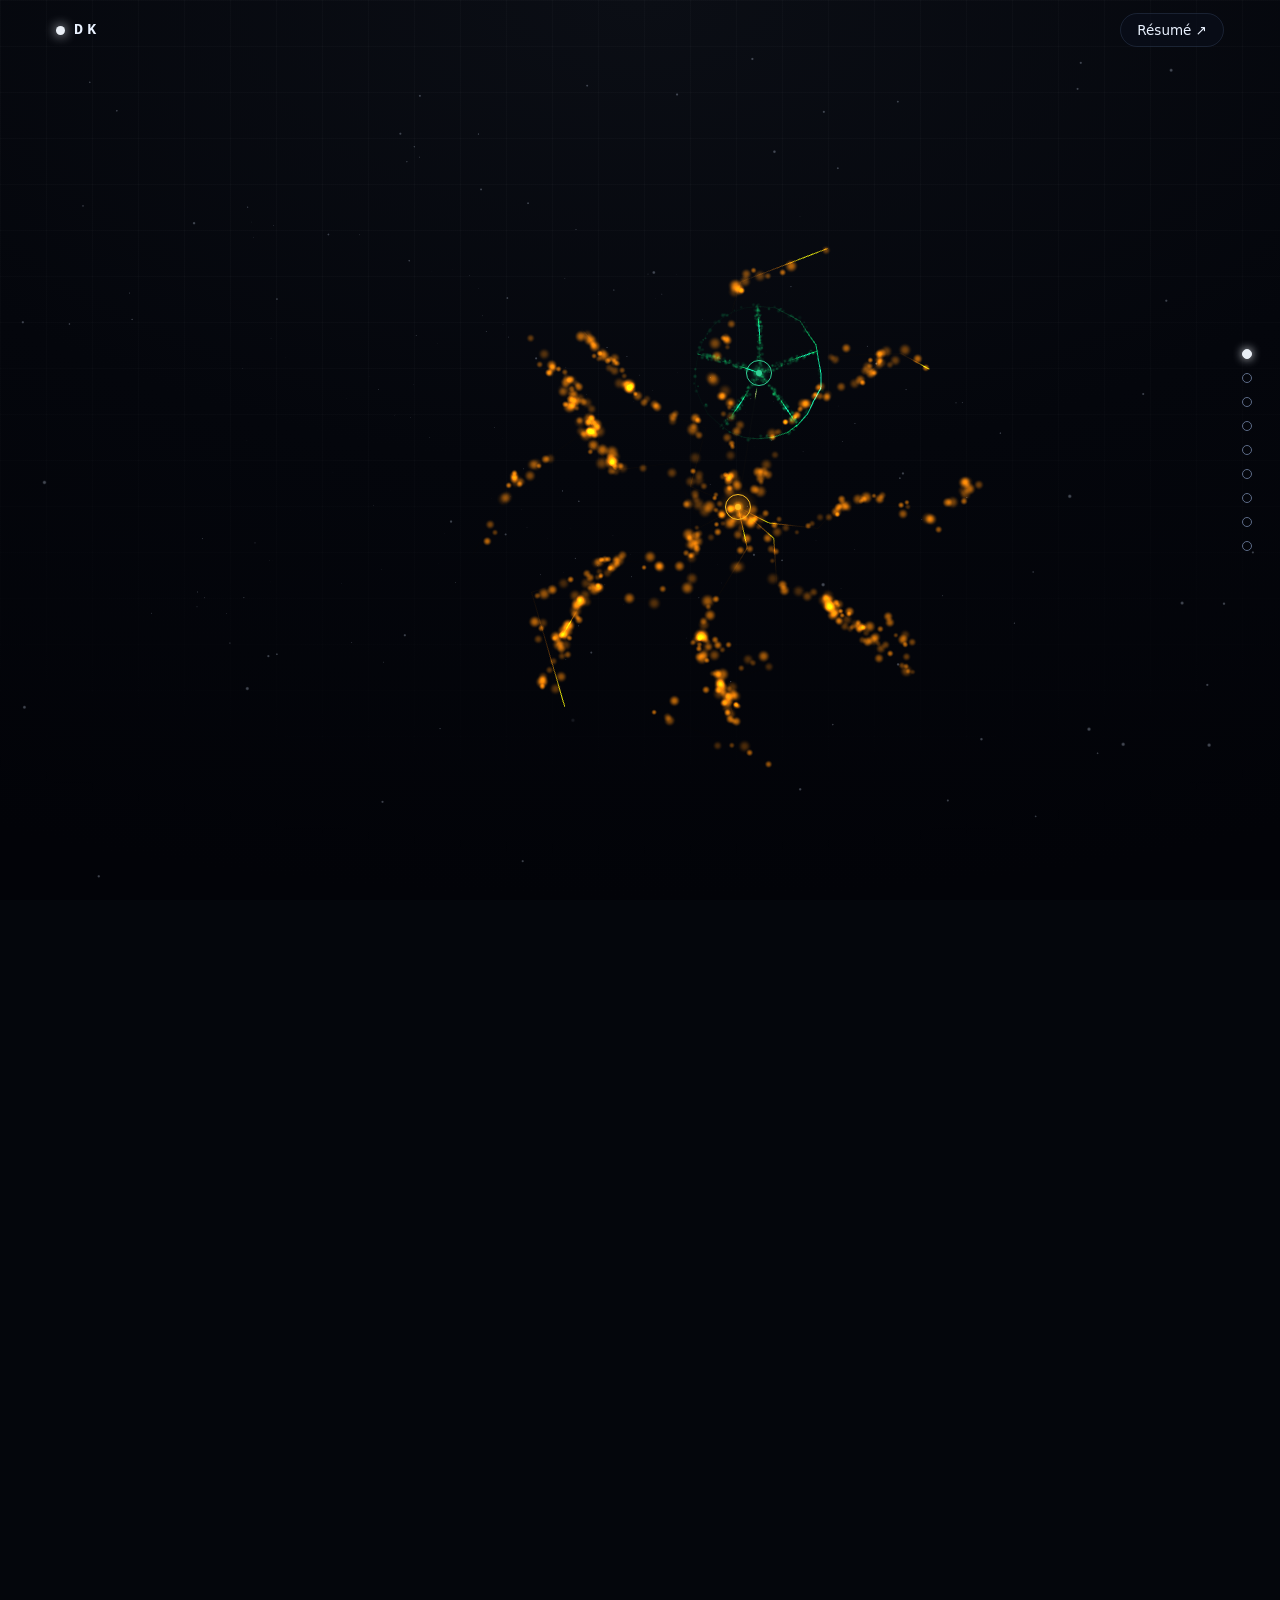
==== index.html @ fe9d3049 "Initial commit: Dan Kim portfolio (3D DNA-helix journey) Static site — Three.js WebGL experience, si" ====
<!DOCTYPE html>
<html lang="en">
<head>
  <meta charset="UTF-8" />
  <meta name="viewport" content="width=device-width, initial-scale=1.0, viewport-fit=cover" />
  <meta name="theme-color" content="#04060c" />
  <title>Dan Kim — AI / ML · Neural & Biosignal Data</title>
  <meta name="description" content="Dan Kim — Georgia Tech MS Robotics (AI). A journey through six neurons: EEG decoding, LLM agents, vision, biomarkers, robotics, HCI. Connect them all and they become me." />
  <meta property="og:title" content="Dan Kim — a neural network of projects" />
  <meta property="og:description" content="Scroll through six neurons. Watch them converge into a person." />
  <meta property="og:type" content="website" />

  <link rel="preload" href="assets/dan.png" as="image" />
  <link rel="stylesheet" href="css/style.css" />
  <script type="importmap">
  { "imports": { "three": "./vendor/three.module.js" } }
  </script>
</head>
<body>

  <!-- The world -->
  <canvas id="scene" aria-hidden="true"></canvas>

  <!-- Scroll track: its height IS the length of the journey -->
  <div id="track" aria-hidden="true"></div>

  <!-- Loader -->
  <div id="loader" role="status" aria-live="polite">
    <div class="loader-trace" aria-hidden="true">
      <svg viewBox="0 0 240 40" preserveAspectRatio="none">
        <polyline points="0,20 30,20 40,20 46,8 52,32 58,14 64,26 70,20 110,20 118,20 124,6 130,34 136,20 240,20" />
      </svg>
    </div>
    <p class="loader-label">calibrating&nbsp;signal…</p>
  </div>

  <!-- ============ fixed UI overlays ============ -->

  <header class="nav" id="nav">
    <a class="nav-mark" href="#" id="home-link" aria-label="Restart journey">
      <span class="mark-dot"></span>DK
    </a>
    <div class="nav-right">
      <a href="assets/Dan_Kim_Resume.pdf" target="_blank" rel="noopener" class="nav-cta">Résumé ↗</a>
    </div>
  </header>

  <!-- Chapter rail (right side) -->
  <nav class="rail" id="rail" aria-label="Chapters"></nav>

  <!-- Intro overlay -->
  <div class="ov ov-intro on" id="ov-intro">
    <p class="eyebrow"><span class="pulse-dot"></span>AI · ML · NEURAL &amp; BIOSIGNAL DATA</p>
    <h1>Dan Kim</h1>
    <p class="intro-line">Every project I've built, coiled into one strand.<br /><strong>Scroll through, and it becomes me.</strong></p>
    <div class="scroll-cue" aria-hidden="true"><span></span><em>scroll</em></div>
  </div>

  <!-- Project card overlay (content swapped per chapter) -->
  <aside class="ov ov-card" id="ov-card" aria-live="polite">
    <p class="card-node"><b id="card-dot"></b><span id="card-num">01</span> / 06 <em id="card-motif"></em></p>
    <p class="card-kicker" id="card-kicker"></p>
    <h2 id="card-title"></h2>
    <p class="card-blurb" id="card-blurb"></p>
    <div class="card-tags" id="card-tags"></div>
    <div class="card-foot">
      <span id="card-period"></span>
      <a id="card-link" href="#" target="_blank" rel="noopener">Open project ↗</a>
    </div>
  </aside>

  <!-- Convergence overlay (face) -->
  <div class="ov ov-converge" id="ov-converge">
    <h2>Everything I've built —<br /><span>and everything it built in me.</span></h2>
  </div>

  <!-- Contact overlay -->
  <div class="ov ov-contact" id="ov-contact">
    <p class="section-index">SIGNAL OUT</p>
    <h2>Dan Kim</h2>
    <p class="contact-lede">
      MS Robotics (AI) @ Georgia Tech · Atlanta.<br />
      Looking for <strong>AI / ML / data roles</strong> — especially biosignals,
      time-series, and agents.
    </p>
    <div class="contact-links" id="contact-links"></div>
    <p class="colophon">Hand-built with Three.js — the face is <span id="pt-count">—</span> living points.</p>
  </div>

  <!-- Hub hotspots (clickable neuron markers) -->
  <div id="hotspots" aria-hidden="false"></div>

  <!-- Static fallback (no WebGL / no JS) -->
  <section id="fallback" hidden>
    <h1>Dan Kim — AI / ML · Neural &amp; Biosignal Data</h1>
    <p>Georgia Tech MS Robotics (AI). EEG decoding, LLM agents, computer vision, interpretable biomarkers, robotics, HCI.</p>
    <ul id="fallback-list"></ul>
    <p><a href="assets/Dan_Kim_Resume.pdf">Résumé (PDF)</a> · <a href="https://www.linkedin.com/in/dongyeunkim/">LinkedIn</a> · <a href="https://github.com/ggasa/">GitHub</a></p>
  </section>

  <script type="module" src="js/main.js?v=12"></script>
</body>
</html>
---- css/style.css ----
/* =========================================================================
   Dan Kim — portfolio v2: the 3D scene IS the site.
   Everything here is a thin overlay on the WebGL journey.
   ========================================================================= */

:root {
  --bg:        #04060c;
  --ink:       #eaf2ff;
  --ink-soft:  #9fb0cc;
  --ink-dim:   #5d6c88;
  --line:      #1b2437;
  --signal:    #e9eef5;
  --glass:     rgba(10, 15, 28, 0.62);
  --glass-brd: rgba(120, 150, 200, 0.16);
  --pad: clamp(20px, 4.5vw, 56px);
  --font: "Inter", system-ui, -apple-system, "Segoe UI", Roboto, sans-serif;
  --mono: ui-monospace, "SF Mono", "Cascadia Code", "JetBrains Mono", Menlo, Consolas, monospace;
  --ease: cubic-bezier(0.22, 1, 0.36, 1);
}

* { box-sizing: border-box; margin: 0; padding: 0; }
html { -webkit-text-size-adjust: 100%; }
body {
  font-family: var(--font);
  color: var(--ink);
  background: var(--bg);
  line-height: 1.55;
  overflow-x: hidden;
  -webkit-font-smoothing: antialiased;
}
::selection { background: var(--signal); color: #0b0e14; }
a { color: inherit; text-decoration: none; }

/* ---- the world ---- */
#scene {
  position: fixed; inset: 0;
  width: 100vw; height: 100dvh;
  display: block; z-index: 0;
  background: radial-gradient(130% 100% at 50% 0%, #0b0e15 0%, var(--bg) 52%, #020308 100%);
}
/* scroll track: sized by JS to N chapters */
#track { height: 900vh; }

/* faint scanline grid for the monitor feel */
body::before {
  content: ""; position: fixed; inset: 0; z-index: 1; pointer-events: none;
  background-image:
    linear-gradient(rgba(233,238,245,0.022) 1px, transparent 1px),
    linear-gradient(90deg, rgba(233,238,245,0.022) 1px, transparent 1px);
  background-size: 46px 46px;
  mask-image: radial-gradient(120% 100% at 50% 0%, #000 40%, transparent 100%);
  -webkit-mask-image: radial-gradient(120% 100% at 50% 0%, #000 40%, transparent 100%);
}

/* ---- loader ---- */
#loader {
  position: fixed; inset: 0; z-index: 60;
  display: grid; place-content: center; gap: 14px;
  background: var(--bg);
  transition: opacity 0.7s var(--ease), visibility 0.7s;
}
#loader.hidden { opacity: 0; visibility: hidden; }
.loader-trace { width: min(240px, 60vw); }
.loader-trace svg { width: 100%; height: 40px; overflow: visible; }
.loader-trace polyline {
  fill: none; stroke: var(--signal); stroke-width: 2;
  stroke-linecap: round; stroke-linejoin: round;
  stroke-dasharray: 600; stroke-dashoffset: 600;
  animation: trace 1.4s var(--ease) infinite;
  filter: drop-shadow(0 0 6px rgba(233,238,245,0.55));
}
@keyframes trace { to { stroke-dashoffset: -600; } }
.loader-label {
  font-family: var(--mono); font-size: 12px; letter-spacing: 0.18em;
  color: var(--ink-dim); text-align: center; text-transform: uppercase;
}

/* ---- nav ---- */
.nav {
  position: fixed; top: 0; left: 0; right: 0; z-index: 20;
  display: flex; justify-content: space-between; align-items: center;
  padding: 18px var(--pad);
  pointer-events: none;
}
.nav a { pointer-events: auto; }
.nav-mark {
  display: inline-flex; align-items: center; gap: 9px;
  font-family: var(--mono); font-weight: 600; letter-spacing: 0.28em; font-size: 15px;
}
.mark-dot {
  width: 9px; height: 9px; border-radius: 50%;
  background: var(--signal); box-shadow: 0 0 12px var(--signal);
  animation: heartbeat 2.4s ease-in-out infinite;
}
@keyframes heartbeat {
  0%, 40%, 100% { transform: scale(1); }
  20% { transform: scale(1.45); opacity: 0.65; }
}
.nav-cta {
  font-size: 13.5px; border: 1px solid var(--glass-brd); border-radius: 999px;
  padding: 8px 16px; background: var(--glass);
  backdrop-filter: blur(8px); -webkit-backdrop-filter: blur(8px);
  transition: border-color 0.3s, box-shadow 0.3s;
}
.nav-cta:hover { border-color: var(--signal); box-shadow: 0 0 18px -6px var(--signal); }

/* ---- chapter rail ---- */
.rail {
  position: fixed; right: clamp(10px, 2.5vw, 28px); top: 50%; z-index: 20;
  transform: translateY(-50%);
  display: flex; flex-direction: column; gap: 14px;
}
.rail button {
  --c: var(--signal);
  position: relative;
  width: 10px; height: 10px; border-radius: 50%;
  background: transparent; border: 1.5px solid var(--ink-dim);
  cursor: pointer; padding: 0;
  transition: border-color 0.3s, background 0.3s, transform 0.3s var(--ease);
}
.rail button:hover { transform: scale(1.3); border-color: var(--c); }
.rail button.active { background: var(--c); border-color: var(--c); box-shadow: 0 0 10px var(--c); }
.rail button .rl {
  position: absolute; right: 22px; top: 50%; transform: translateY(-50%);
  font-family: var(--mono); font-size: 11px; letter-spacing: 0.08em; white-space: nowrap;
  color: var(--ink); background: var(--glass); border: 1px solid var(--glass-brd);
  border-radius: 6px; padding: 3px 8px;
  opacity: 0; pointer-events: none; transition: opacity 0.2s;
}
.rail button:hover .rl { opacity: 1; }
@media (max-width: 640px) { .rail { display: none; } }

/* ---- shared overlay behavior ---- */
.ov {
  position: fixed; z-index: 10;
  opacity: 0; visibility: hidden;
  transition: opacity 0.55s var(--ease), transform 0.55s var(--ease), visibility 0.55s;
  pointer-events: none;
}
.ov.on { opacity: 1; visibility: visible; pointer-events: auto; }

/* ---- intro ---- */
.ov-intro {
  left: var(--pad); right: var(--pad); bottom: clamp(56px, 12vh, 130px);
  transform: translateY(14px);
  text-align: left; max-width: 720px;
}
.ov-intro.on { transform: none; }
.eyebrow {
  display: inline-flex; align-items: center; gap: 10px;
  font-family: var(--mono); font-size: 11.5px; letter-spacing: 0.22em;
  color: var(--ink-soft); margin-bottom: 14px;
}
.pulse-dot {
  width: 8px; height: 8px; border-radius: 50%; background: var(--signal);
  box-shadow: 0 0 0 0 rgba(233,238,245,0.55); animation: pulse 2.2s infinite;
}
@keyframes pulse {
  0% { box-shadow: 0 0 0 0 rgba(233,238,245,0.5); }
  70% { box-shadow: 0 0 0 12px rgba(233,238,245,0); }
  100% { box-shadow: 0 0 0 0 rgba(233,238,245,0); }
}
.ov-intro h1 {
  font-size: clamp(52px, 11vw, 128px);
  line-height: 0.92; letter-spacing: -0.035em; font-weight: 700;
  text-shadow: 0 0 60px rgba(233,238,245,0.22);
}
.intro-line {
  margin-top: 16px; color: var(--ink-soft);
  font-size: clamp(15px, 2vw, 19px); max-width: 46ch;
}
.intro-line strong { color: var(--ink); }
.scroll-cue {
  margin-top: 30px; display: inline-flex; align-items: center; gap: 12px;
}
.scroll-cue span {
  display: block; width: 22px; height: 34px;
  border: 1px solid var(--ink-dim); border-radius: 12px; position: relative;
}
.scroll-cue span::after {
  content: ""; position: absolute; top: 7px; left: 50%; transform: translateX(-50%);
  width: 3px; height: 7px; border-radius: 2px; background: var(--signal);
  animation: cue 1.8s var(--ease) infinite;
}
@keyframes cue { 0% { opacity: 0; top: 7px; } 40% { opacity: 1; } 80% { opacity: 0; top: 18px; } 100% { opacity: 0; } }
.scroll-cue em {
  font-family: var(--mono); font-style: normal; font-size: 11px;
  letter-spacing: 0.2em; text-transform: uppercase; color: var(--ink-dim);
}

/* ---- project card ---- */
.ov-card {
  --accent: var(--signal);
  left: var(--pad); top: 50%;
  transform: translateY(-50%) translateX(-16px);
  width: min(400px, calc(100vw - 2 * var(--pad)));
  background: var(--glass);
  border: 1px solid var(--glass-brd);
  border-left: 2px solid var(--accent);
  border-radius: 16px;
  padding: 22px 24px;
  backdrop-filter: blur(14px) saturate(1.2);
  -webkit-backdrop-filter: blur(14px) saturate(1.2);
  box-shadow: 0 30px 80px -30px rgba(0,0,0,0.8);
}
.ov-card.on { transform: translateY(-50%); }
.card-node {
  display: flex; align-items: center; gap: 9px;
  font-family: var(--mono); font-size: 11px; letter-spacing: 0.16em; color: var(--ink-dim);
  margin-bottom: 12px;
}
.card-node b {
  width: 10px; height: 10px; border-radius: 50%;
  background: var(--accent); box-shadow: 0 0 12px var(--accent);
}
.card-node em {
  font-style: normal; margin-left: 8px; padding: 2px 8px;
  border: 1px solid var(--glass-brd); border-radius: 999px;
  color: var(--accent); font-size: 10px; letter-spacing: 0.14em;
  text-transform: uppercase;
}
.card-kicker {
  font-family: var(--mono); font-size: 11.5px; letter-spacing: 0.08em;
  color: var(--accent); text-transform: uppercase;
}
.ov-card h2 { font-size: clamp(20px, 2.6vw, 26px); letter-spacing: -0.01em; margin: 8px 0 10px; }
.card-blurb { color: var(--ink-soft); font-size: 14px; line-height: 1.55; }
.card-tags { display: flex; flex-wrap: wrap; gap: 7px; margin-top: 14px; }
.card-tags span {
  font-family: var(--mono); font-size: 10.5px; color: var(--ink-soft);
  border: 1px solid var(--line); border-radius: 6px; padding: 3px 8px;
}
.card-foot {
  display: flex; justify-content: space-between; align-items: center; margin-top: 16px;
}
.card-foot #card-period { font-family: var(--mono); font-size: 11px; color: var(--ink-dim); }
.card-foot a {
  font-size: 13.5px; color: var(--accent); font-weight: 550;
  display: inline-flex; gap: 6px; transition: gap 0.25s;
}
.card-foot a:hover { gap: 10px; }

@media (max-width: 720px) {
  .ov-card {
    left: 12px; right: 12px; top: auto; bottom: 14px; width: auto;
    transform: translateY(16px);
    padding: 16px 18px;
  }
  .ov-card.on { transform: none; }
  .card-blurb { font-size: 13px; max-height: 4.8em; overflow: hidden; }
}

/* ---- convergence ---- */
.ov-converge {
  inset: 0; display: grid; place-content: center; text-align: center;
  transform: scale(0.97);
}
.ov-converge.on { transform: none; }
.section-index {
  font-family: var(--mono); font-size: 11.5px; letter-spacing: 0.28em;
  color: var(--signal); text-transform: uppercase; margin-bottom: 14px;
}
.ov-converge h2 {
  font-size: clamp(30px, 6vw, 64px); line-height: 1.08; letter-spacing: -0.02em;
  text-shadow: 0 0 50px rgba(233,238,245,0.28);
}
.ov-converge h2 span { color: var(--signal); }

/* ---- contact ---- */
.ov-contact {
  left: var(--pad); right: var(--pad); bottom: clamp(36px, 9vh, 100px);
  max-width: 640px; transform: translateY(14px);
}
.ov-contact.on { transform: none; }
.ov-contact h2 { font-size: clamp(38px, 7vw, 76px); letter-spacing: -0.03em; line-height: 0.95; }
.contact-lede { color: var(--ink-soft); margin-top: 14px; font-size: clamp(14px, 1.9vw, 17px); }
.contact-lede strong { color: var(--ink); }
.contact-links { display: flex; flex-wrap: wrap; gap: 10px; margin-top: 22px; }
.c-link {
  display: inline-flex; align-items: center; gap: 9px;
  border: 1px solid var(--glass-brd); border-radius: 11px; padding: 11px 16px;
  font-size: 14px; background: var(--glass);
  backdrop-filter: blur(10px); -webkit-backdrop-filter: blur(10px);
  transition: border-color 0.3s, transform 0.2s var(--ease), box-shadow 0.3s;
}
.c-link:hover {
  border-color: var(--signal); transform: translateY(-3px);
  box-shadow: 0 14px 30px -18px var(--signal);
}
.c-link b {
  font-family: var(--mono); font-size: 10.5px; letter-spacing: 0.16em;
  color: var(--signal); text-transform: uppercase;
}
.colophon {
  margin-top: 26px; font-family: var(--mono); font-size: 11.5px;
  color: var(--ink-dim); letter-spacing: 0.04em;
}
#pt-count { color: var(--signal); }

/* ---- hub hotspots ---- */
#hotspots { position: fixed; inset: 0; z-index: 5; pointer-events: none; }
.hotspot {
  --accent: var(--signal);
  position: absolute; transform: translate(-50%, -50%);
  pointer-events: auto; cursor: pointer;
  width: 26px; height: 26px; border-radius: 50%;
  border: 1.5px solid var(--accent);
  background: transparent;
  display: none; place-content: center;
  transition: transform 0.2s var(--ease);
  animation: hs-ring 2.6s var(--ease) infinite;
}
@keyframes hs-ring {
  0%, 100% { box-shadow: 0 0 0 0 color-mix(in srgb, var(--accent) 45%, transparent); }
  50% { box-shadow: 0 0 0 7px transparent; }
}
.hotspot::after {
  content: ""; width: 6px; height: 6px; border-radius: 50%;
  background: var(--accent); box-shadow: 0 0 8px var(--accent);
}
.hotspot .hs-label {
  position: absolute; left: 30px; top: 50%; transform: translateY(-50%);
  white-space: nowrap; font-family: var(--mono); font-size: 11px;
  color: var(--ink); background: var(--glass); border: 1px solid var(--glass-brd);
  padding: 4px 9px; border-radius: 7px; opacity: 0; transition: opacity 0.25s;
  pointer-events: none;
}
.hotspot:hover { transform: translate(-50%, -50%) scale(1.3); }
.hotspot:hover .hs-label { opacity: 1; }

/* ---- fallback ---- */
#fallback { padding: 60px var(--pad); max-width: 720px; position: relative; z-index: 30; }
#fallback h1 { font-size: 32px; margin-bottom: 14px; }
#fallback ul { margin: 18px 0 18px 20px; color: var(--ink-soft); }
#fallback a { color: var(--signal); text-decoration: underline; }

/* ---- reduced motion ---- */
@media (prefers-reduced-motion: reduce) {
  .loader-trace polyline, .mark-dot, .pulse-dot, .scroll-cue span::after, .hotspot { animation: none; }
  .ov { transition-duration: 0.05s; }
}
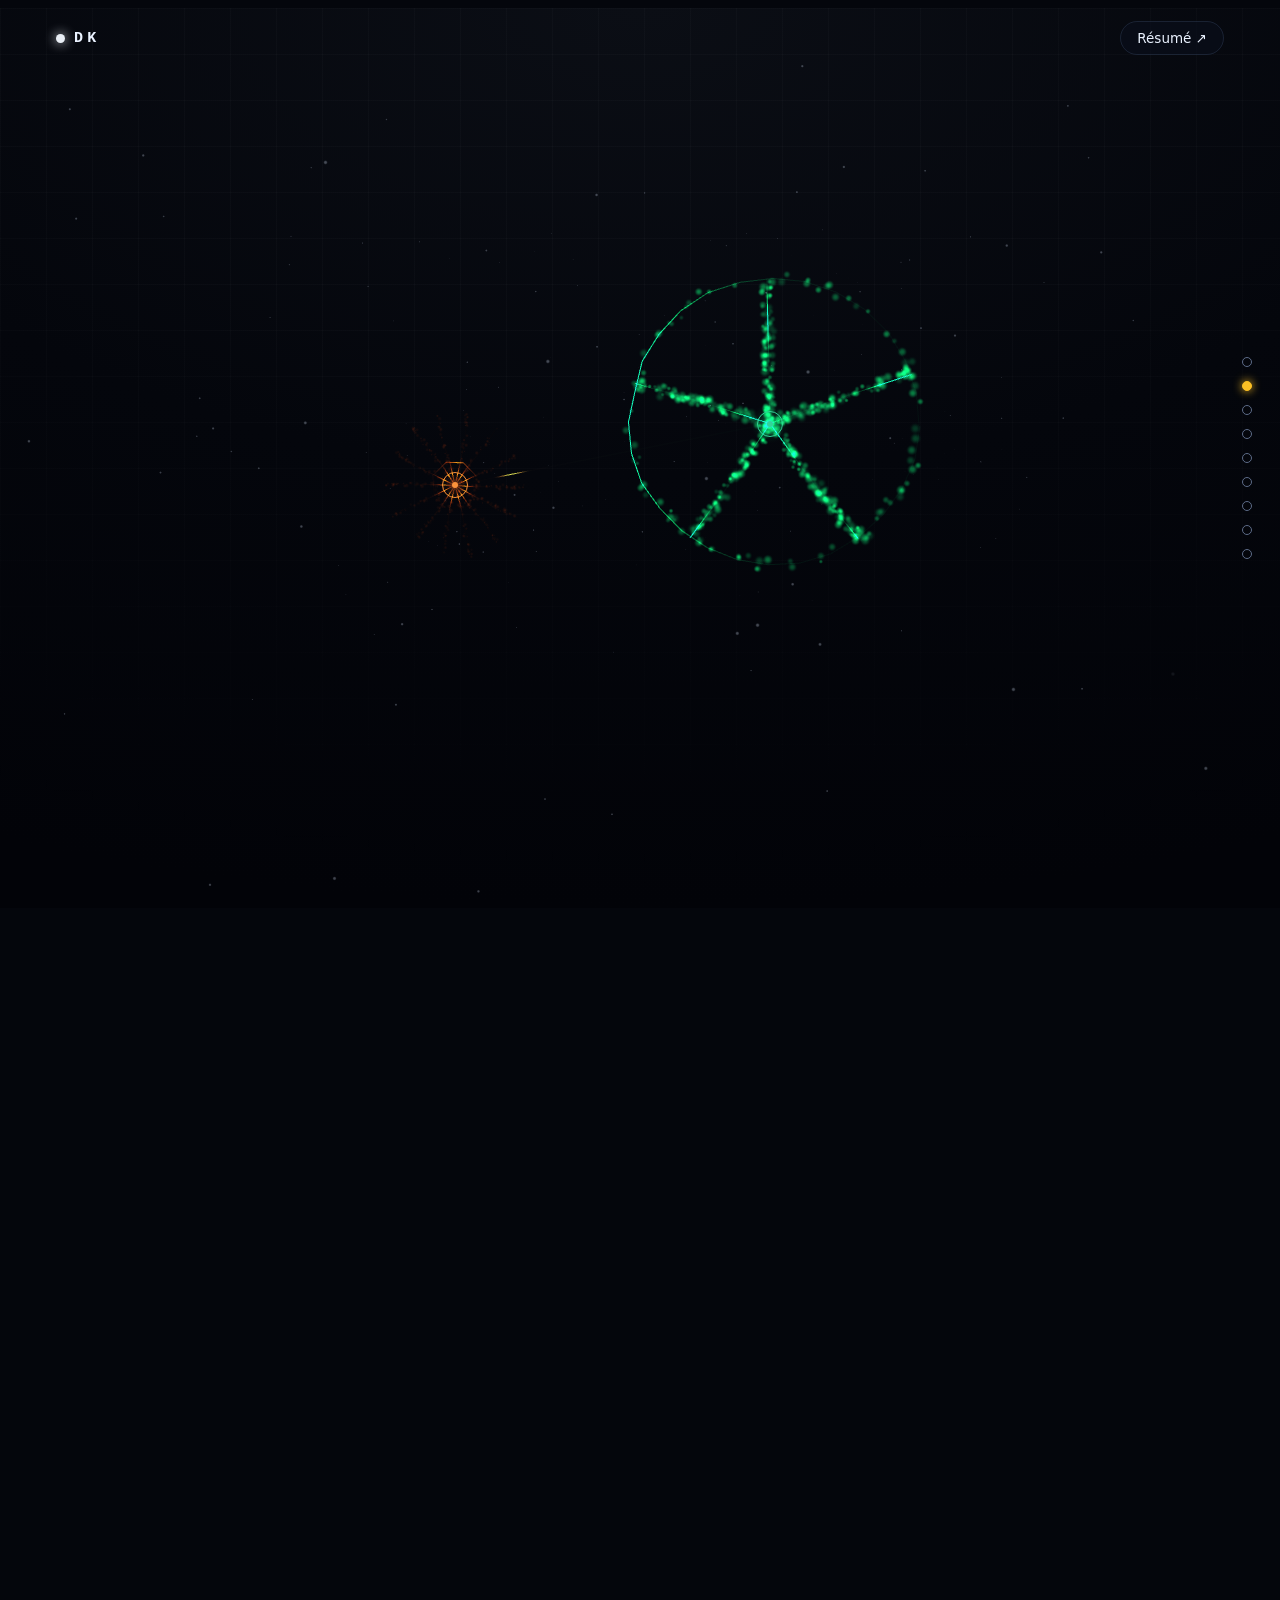
==== commit b05e7842: "update, scroll clipping" ====
--- a/index.html
+++ b/index.html
@@ -52,7 +52,7 @@
   <div class="ov ov-intro on" id="ov-intro">
     <p class="eyebrow"><span class="pulse-dot"></span>AI · ML · NEURAL &amp; BIOSIGNAL DATA</p>
     <h1>Dan Kim</h1>
-    <p class="intro-line">Every project I've built, coiled into one strand.<br /><strong>Scroll through, and it becomes me.</strong></p>
+    <p class="intro-line">Every project I've built, coiled into one strand.<br /><strong>Scroll through to see what happens.</strong></p>
     <div class="scroll-cue" aria-hidden="true"><span></span><em>scroll</em></div>
   </div>
 
@@ -98,6 +98,6 @@
     <p><a href="assets/Dan_Kim_Resume.pdf">Résumé (PDF)</a> · <a href="https://www.linkedin.com/in/dongyeunkim/">LinkedIn</a> · <a href="https://github.com/ggasa/">GitHub</a></p>
   </section>
 
-  <script type="module" src="js/main.js?v=12"></script>
+  <script type="module" src="js/main.js?v=13"></script>
 </body>
 </html>
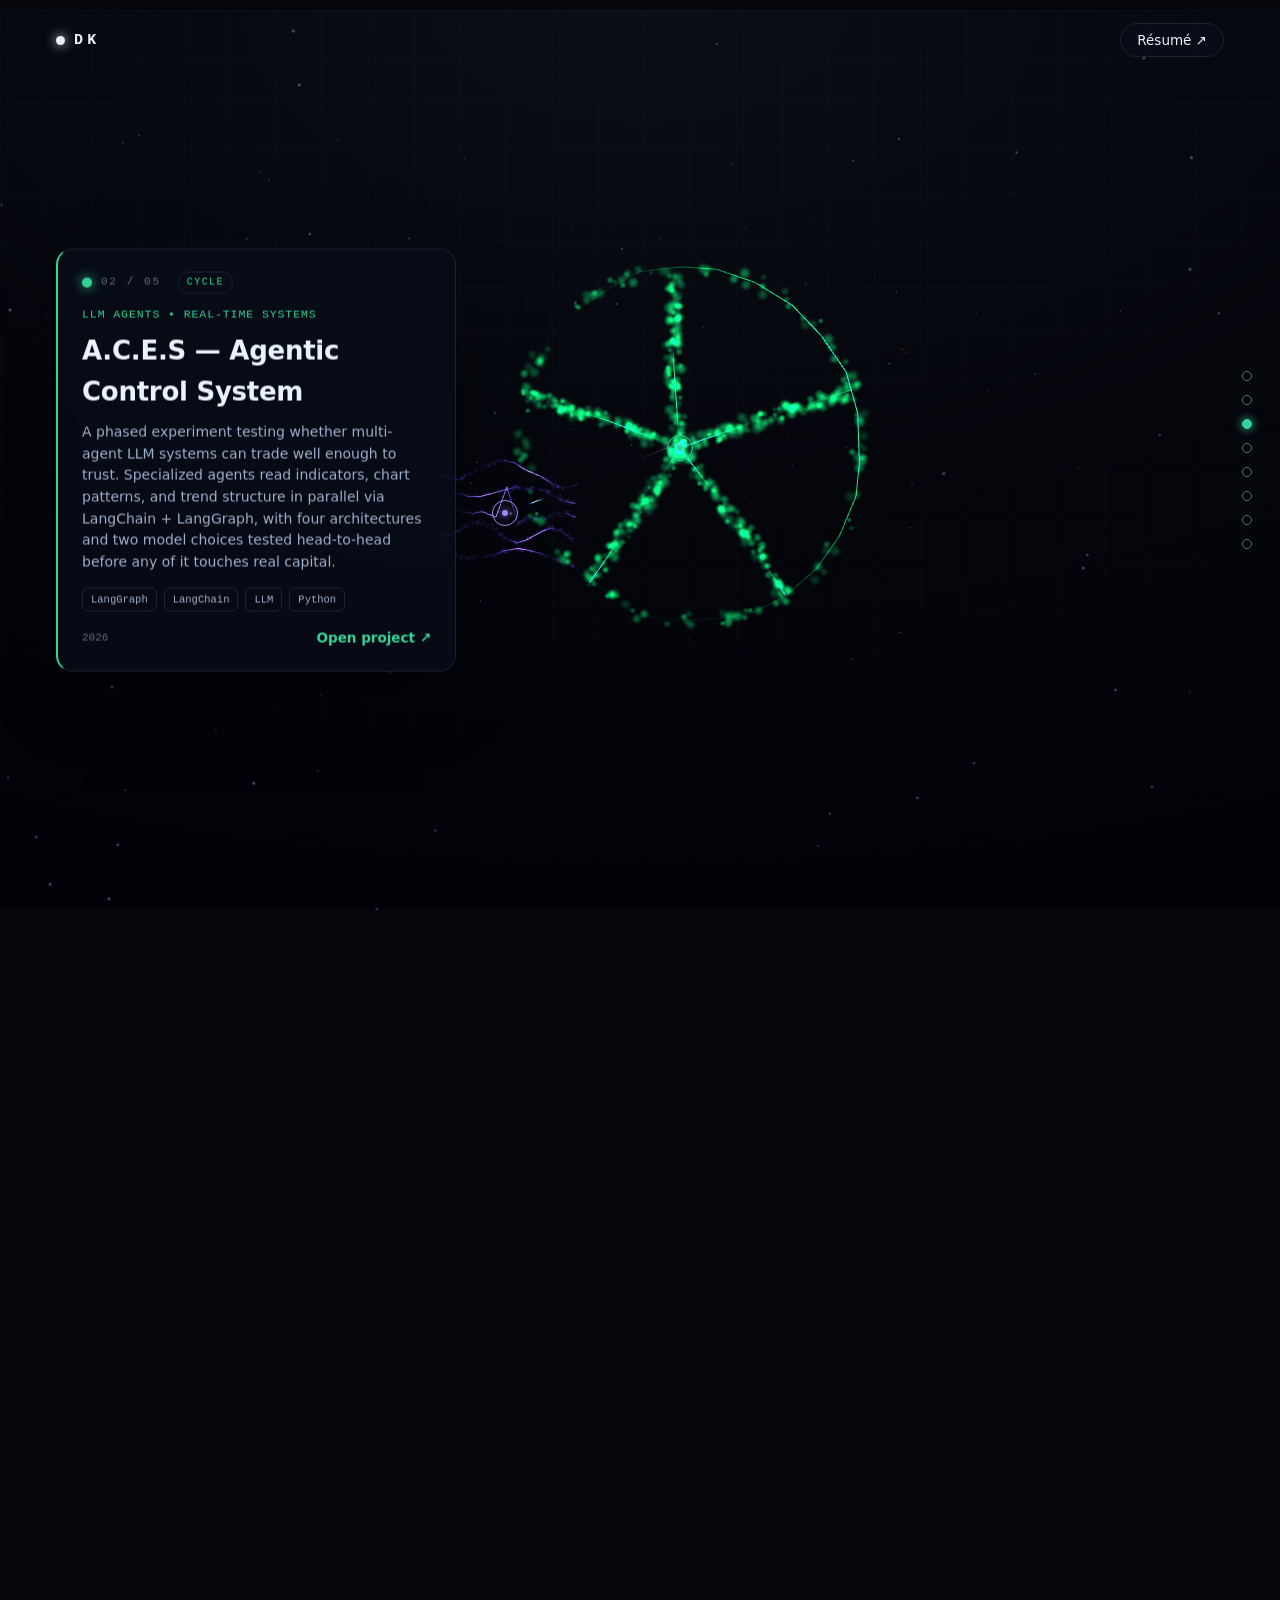
==== commit 97eb122f: "Remove Recognition & Segmentation project; sync latest site state Vision is fully gone (not just dis" ====
--- a/index.html
+++ b/index.html
@@ -5,9 +5,9 @@
   <meta name="viewport" content="width=device-width, initial-scale=1.0, viewport-fit=cover" />
   <meta name="theme-color" content="#04060c" />
   <title>Dan Kim — AI / ML · Neural & Biosignal Data</title>
-  <meta name="description" content="Dan Kim — Georgia Tech MS Robotics (AI). A journey through six neurons: EEG decoding, LLM agents, vision, biomarkers, robotics, HCI. Connect them all and they become me." />
+  <meta name="description" content="Dan Kim — Georgia Tech MS Robotics (AI). A journey through a network of projects: EEG decoding, LLM agents, biomarkers, robotics, HCI. Connect them all and they become me." />
   <meta property="og:title" content="Dan Kim — a neural network of projects" />
-  <meta property="og:description" content="Scroll through six neurons. Watch them converge into a person." />
+  <meta property="og:description" content="Scroll through the network. Watch it converge into a person." />
   <meta property="og:type" content="website" />
 
   <link rel="preload" href="assets/dan.png" as="image" />
@@ -58,7 +58,7 @@
 
   <!-- Project card overlay (content swapped per chapter) -->
   <aside class="ov ov-card" id="ov-card" aria-live="polite">
-    <p class="card-node"><b id="card-dot"></b><span id="card-num">01</span> / 06 <em id="card-motif"></em></p>
+    <p class="card-node"><b id="card-dot"></b><span id="card-num">01</span> / <span id="card-total"></span> <em id="card-motif"></em></p>
     <p class="card-kicker" id="card-kicker"></p>
     <h2 id="card-title"></h2>
     <p class="card-blurb" id="card-blurb"></p>
@@ -93,11 +93,11 @@
   <!-- Static fallback (no WebGL / no JS) -->
   <section id="fallback" hidden>
     <h1>Dan Kim — AI / ML · Neural &amp; Biosignal Data</h1>
-    <p>Georgia Tech MS Robotics (AI). EEG decoding, LLM agents, computer vision, interpretable biomarkers, robotics, HCI.</p>
+    <p>Georgia Tech MS Robotics (AI). EEG decoding, LLM agents, interpretable biomarkers, robotics, HCI.</p>
     <ul id="fallback-list"></ul>
     <p><a href="assets/Dan_Kim_Resume.pdf">Résumé (PDF)</a> · <a href="https://www.linkedin.com/in/dongyeunkim/">LinkedIn</a> · <a href="https://github.com/ggasa/">GitHub</a></p>
   </section>
 
-  <script type="module" src="js/main.js?v=13"></script>
+  <script type="module" src="js/main.js?v=16"></script>
 </body>
 </html>
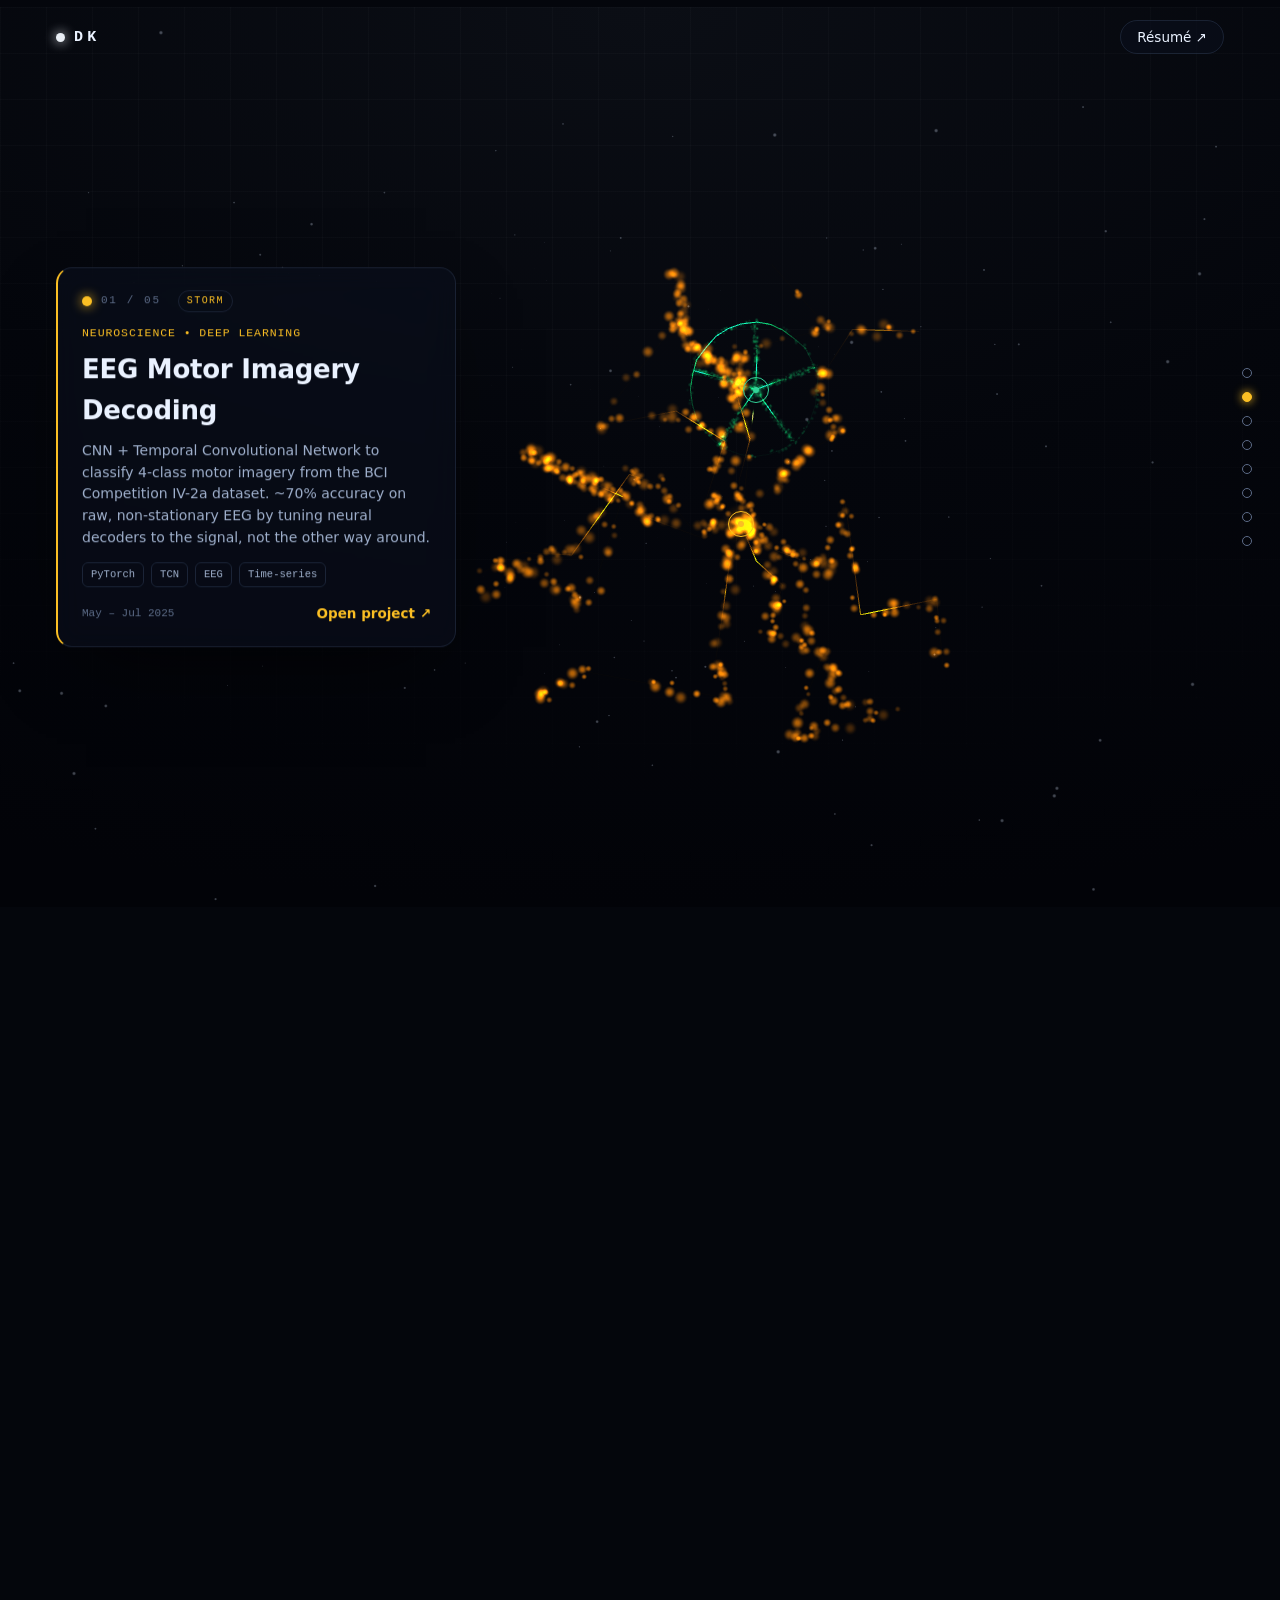
==== commit 9a5805f7: "Update ACES card title on main page; add full write-up and figures to Physiological Biomarker ML pag" ====
--- a/index.html
+++ b/index.html
@@ -98,6 +98,6 @@
     <p><a href="assets/Dan_Kim_Resume.pdf">Résumé (PDF)</a> · <a href="https://www.linkedin.com/in/dongyeunkim/">LinkedIn</a> · <a href="https://github.com/ggasa/">GitHub</a></p>
   </section>
 
-  <script type="module" src="js/main.js?v=16"></script>
+  <script type="module" src="js/main.js?v=17"></script>
 </body>
 </html>
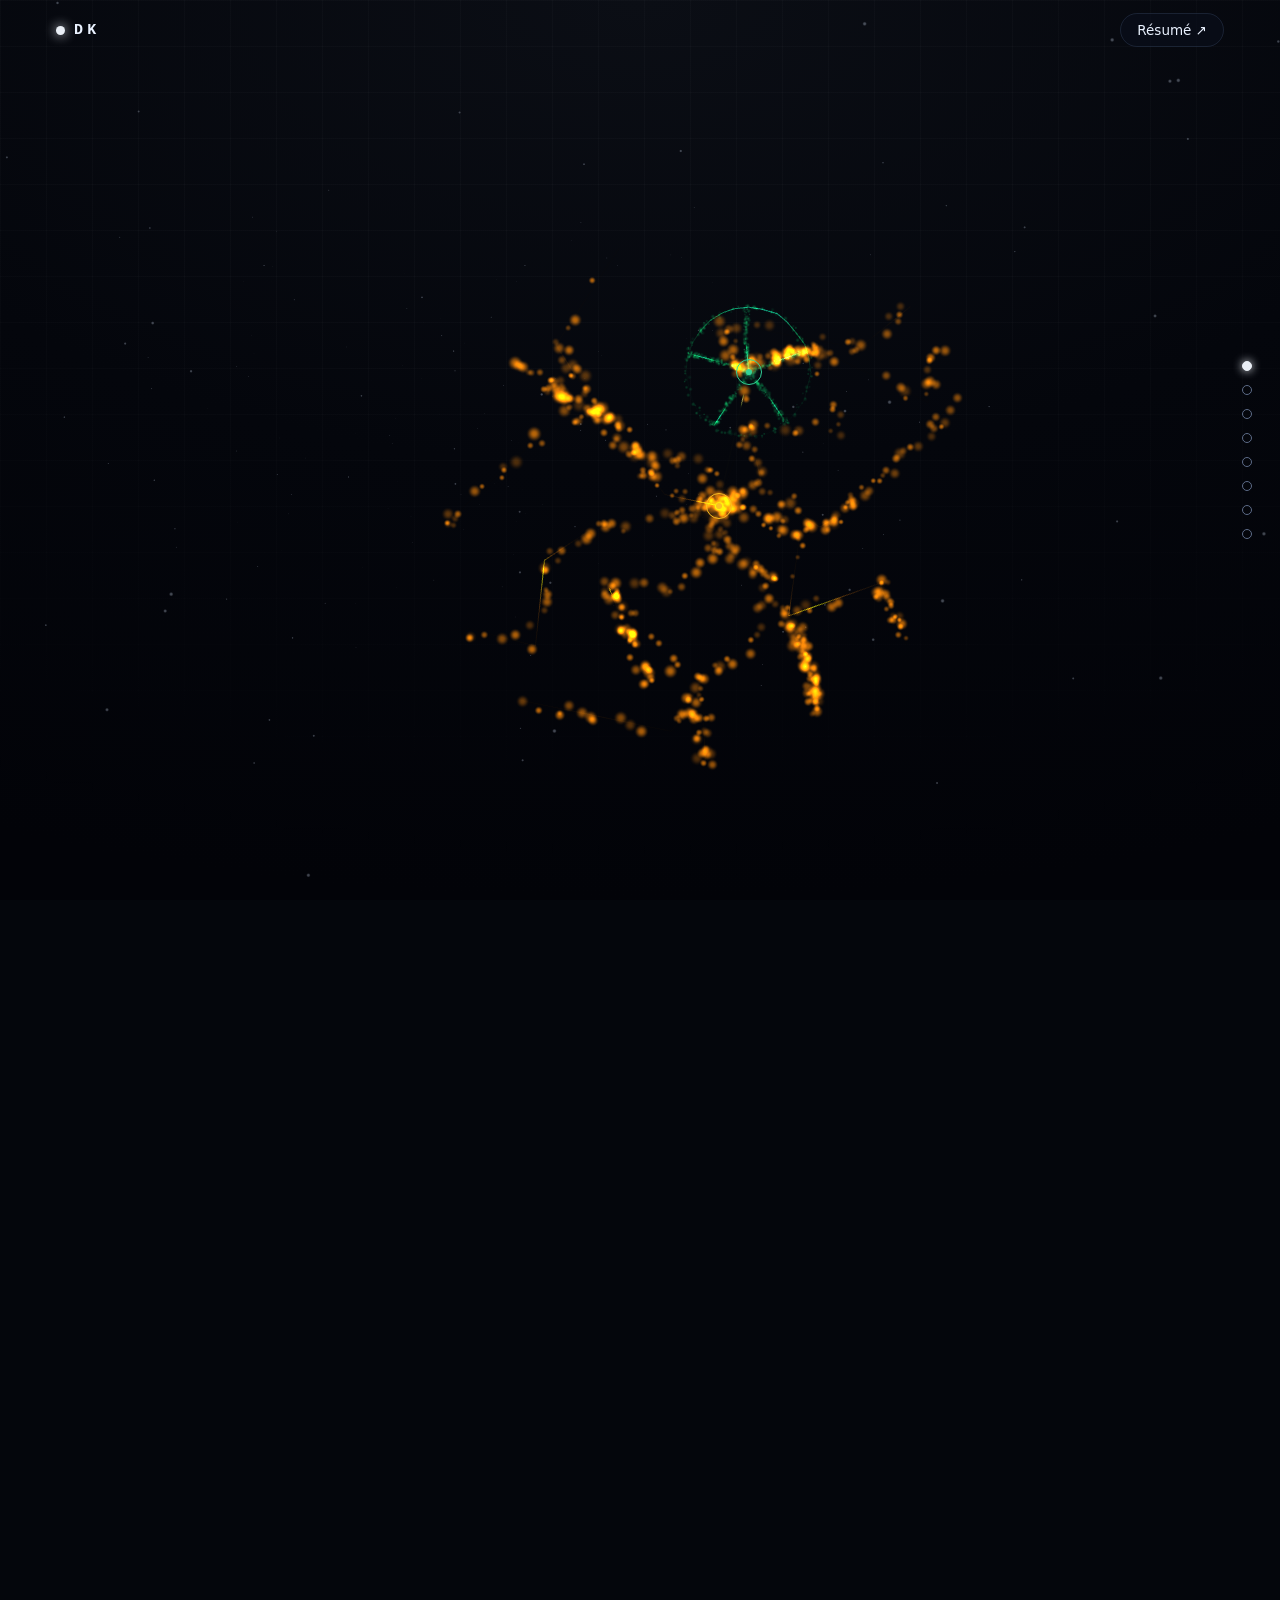
==== commit ebec15bc: "Fix orbiting glyph hotspots stealing hover/click from each other During the DNA-helix intro, each pr" ====
--- a/index.html
+++ b/index.html
@@ -98,6 +98,6 @@
     <p><a href="assets/Dan_Kim_Resume.pdf">Résumé (PDF)</a> · <a href="https://www.linkedin.com/in/dongyeunkim/">LinkedIn</a> · <a href="https://github.com/ggasa/">GitHub</a></p>
   </section>
 
-  <script type="module" src="js/main.js?v=17"></script>
+  <script type="module" src="js/main.js?v=18"></script>
 </body>
 </html>
--- a/css/style.css
+++ b/css/style.css
@@ -204,6 +204,11 @@
   box-shadow: 0 30px 80px -30px rgba(0,0,0,0.8);
 }
 .ov-card.on { transform: translateY(-50%); }
+/* The card sits over the 3D corridor, and a hub hotspot can end up projected
+   right behind it. Only the "open project" link should intercept clicks —
+   everything else passes through to whatever hotspot is underneath. */
+.ov-card { pointer-events: none; }
+.ov-card #card-link { pointer-events: auto; }
 .card-node {
   display: flex; align-items: center; gap: 9px;
   font-family: var(--mono); font-size: 11px; letter-spacing: 0.16em; color: var(--ink-dim);
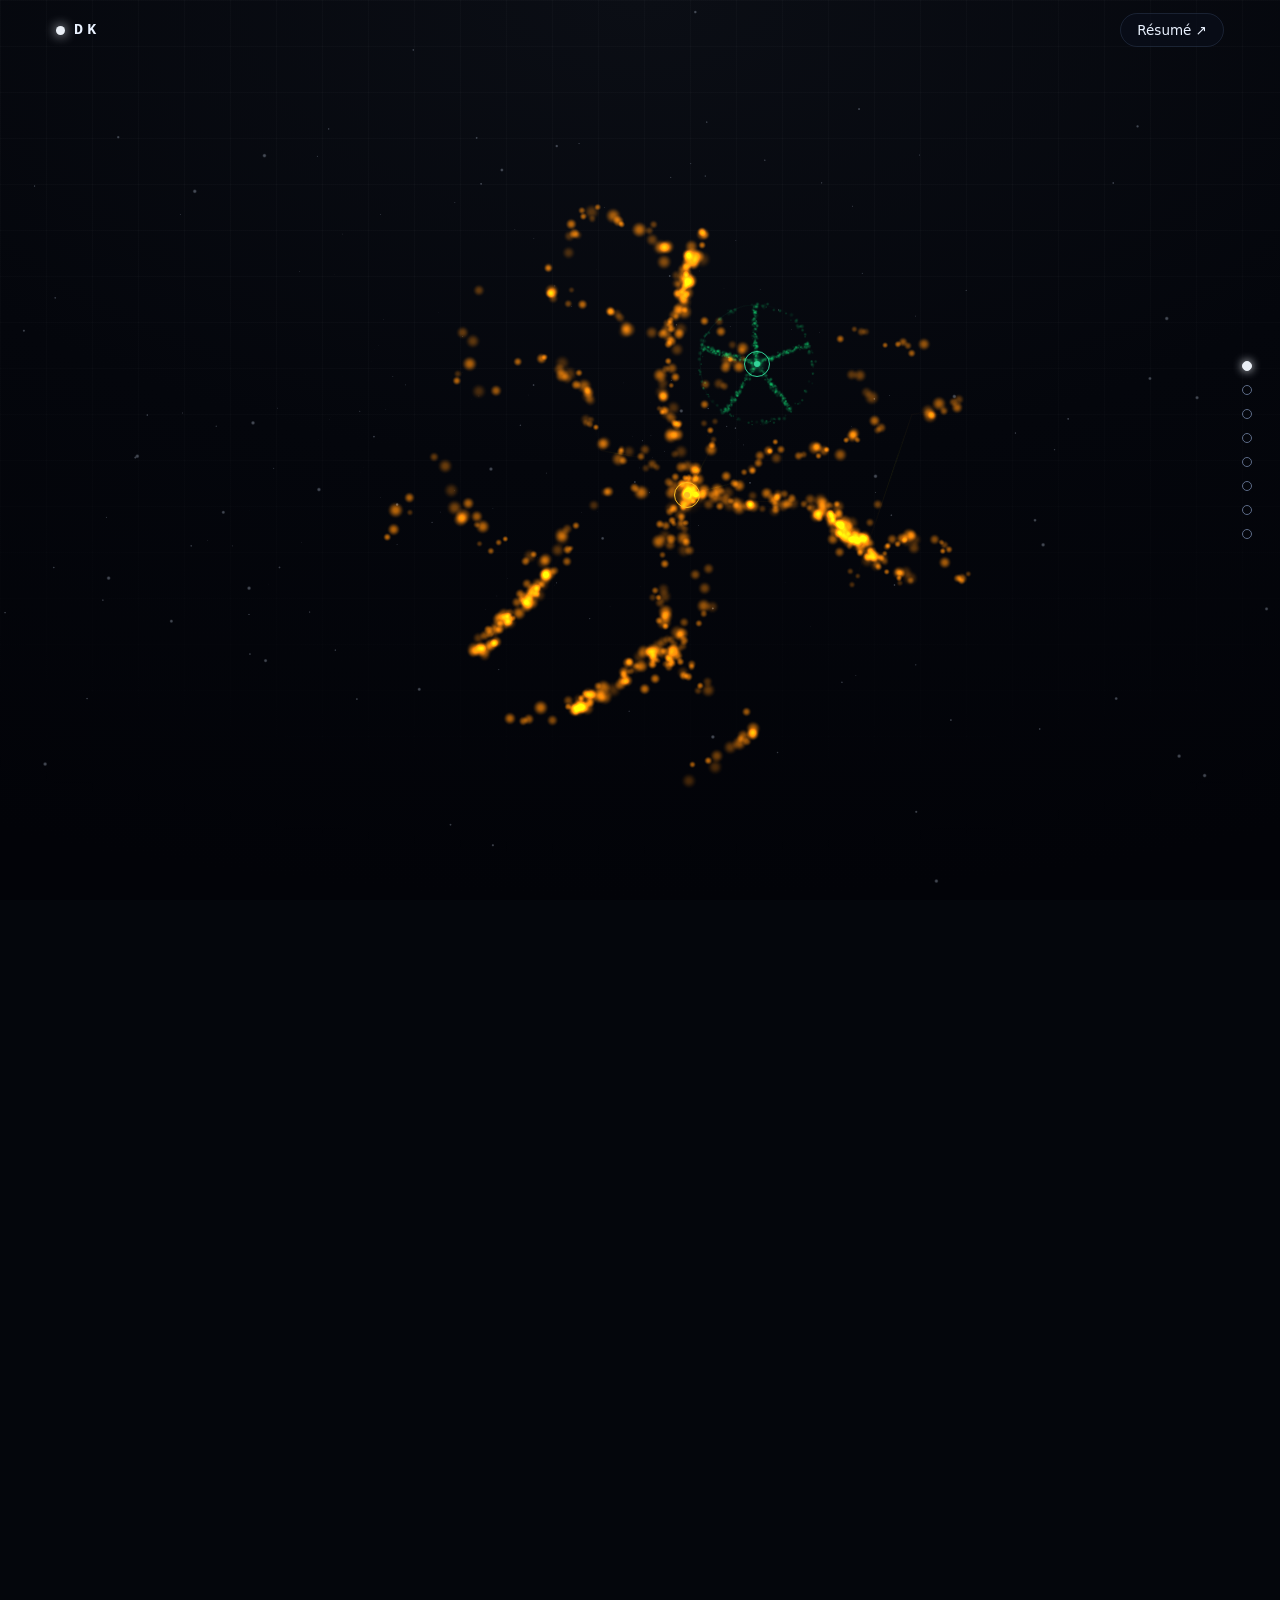
==== commit dbf62249: "Neutralize ACES Phase 0/4 box accent; show A.C.E.S on hover instead of the full title Phase 0 and Ph" ====
--- a/index.html
+++ b/index.html
@@ -98,6 +98,6 @@
     <p><a href="assets/Dan_Kim_Resume.pdf">Résumé (PDF)</a> · <a href="https://www.linkedin.com/in/dongyeunkim/">LinkedIn</a> · <a href="https://github.com/ggasa/">GitHub</a></p>
   </section>
 
-  <script type="module" src="js/main.js?v=18"></script>
+  <script type="module" src="js/main.js?v=19"></script>
 </body>
 </html>
--- a/css/style.css
+++ b/css/style.css
@@ -146,6 +146,13 @@
   text-align: left; max-width: 720px;
 }
 .ov-intro.on { transform: none; }
+/* Purely decorative text — no links or buttons live here. But its box sits
+   right where the orbiting helix glyphs pass behind it (one project's glyph
+   spends over half of every rotation there), so without this the glyph's
+   hotspot is unclickable for that whole stretch. An id selector is used
+   because `.ov.on` (two classes) would otherwise outrank a class-only rule
+   here once "on" is applied. */
+#ov-intro { pointer-events: none; }
 .eyebrow {
   display: inline-flex; align-items: center; gap: 10px;
   font-family: var(--mono); font-size: 11.5px; letter-spacing: 0.22em;
@@ -206,9 +213,11 @@
 .ov-card.on { transform: translateY(-50%); }
 /* The card sits over the 3D corridor, and a hub hotspot can end up projected
    right behind it. Only the "open project" link should intercept clicks —
-   everything else passes through to whatever hotspot is underneath. */
-.ov-card { pointer-events: none; }
-.ov-card #card-link { pointer-events: auto; }
+   everything else passes through to whatever hotspot is underneath. Id
+   selectors here because `.ov.on` (two classes) outranks a class-only rule
+   once the card is actually showing ("on") — the exact state this matters in. */
+#ov-card { pointer-events: none; }
+#ov-card #card-link { pointer-events: auto; }
 .card-node {
   display: flex; align-items: center; gap: 9px;
   font-family: var(--mono); font-size: 11px; letter-spacing: 0.16em; color: var(--ink-dim);
